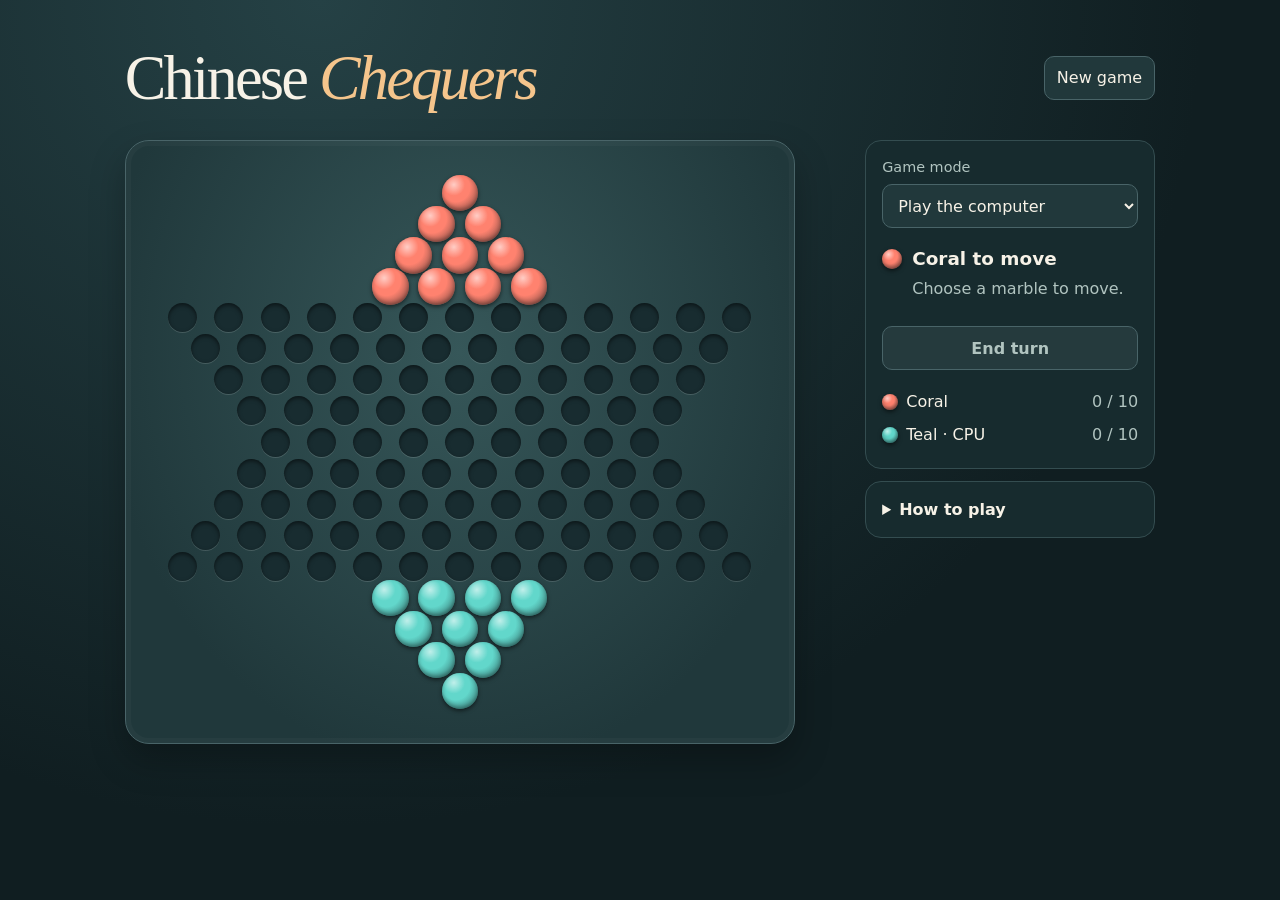
==== index.html @ aab2dca7 "initial commit" ====
<!doctype html>
<html lang="en">
<head>
  <meta charset="utf-8">
  <meta name="viewport" content="width=device-width, initial-scale=1">
  <meta name="theme-color" content="#101e21">
  <title>Chinese Chequers</title>
  <link rel="stylesheet" href="style.css">
  <script src="game.js" defer></script>
</head>
<body>
  <main>
    <header>
      <h1>Chinese <em>Chequers</em></h1>
      <button id="restart" class="secondary">New game</button>
    </header>
    <div class="layout">
      <section class="table" aria-label="Game board">
        <div id="board" role="group" aria-label="Chinese Chequers board"></div>
      </section>
      <aside>
        <section class="panel">
          <label for="mode">Game mode</label>
          <select id="mode">
            <option value="cpu">Play the computer</option>
            <option value="2">2 players · pass &amp; play</option>
            <option value="3">3 players · pass &amp; play</option>
            <option value="4">4 players · pass &amp; play</option>
            <option value="6">6 players · pass &amp; play</option>
          </select>
          <div class="turn" aria-live="polite">
            <span id="turn-marble" class="marble" aria-hidden="true"></span>
            <div><h2 id="turn"></h2><p id="hint"></p></div>
          </div>
          <button id="finish" class="primary">End turn</button>
          <ul id="players" aria-label="Marbles in each player's goal"></ul>
        </section>
        <details class="panel">
          <summary>How to play</summary>
          <p>Move all ten of your marbles into the matching triangle across the board.</p>
          <p>Tap a marble, then tap a highlighted hole. You can step into an adjacent hole or jump over any marble into an empty hole immediately beyond it.</p>
          <p>After a jump, keep jumping with the same marble or choose <strong>End turn</strong>. Pass the device after each turn in local multiplayer.</p>
        </details>
      </aside>
    </div>
  </main>
</body>
</html>
---- style.css ----
:root {
  color-scheme: dark;
  font: 100%/1.45 system-ui, sans-serif;
  color: #f7f2e7;
  background: #101e21;
  --muted: #b1c4c0;
  --line: #344d50;
}
* { box-sizing: border-box; }
body {
  margin: 0;
  min-height: 100vh;
  background: radial-gradient(ellipse at 25% 0%, #254145, transparent 65%);
}
main { width: min(1120px, 100%); margin: auto; padding: clamp(12px, 3.5vw, 48px); }
header { display: flex; align-items: center; justify-content: space-between; gap: 12px; margin-bottom: clamp(14px, 3vw, 30px); }
h1 { margin: 0; font: 500 clamp(1.35rem, 5.7vw, 3.9rem)/1.05 Georgia, serif; letter-spacing: -.045em; }
h1 em { color: #f5c58c; }
.layout { display: grid; grid-template-columns: minmax(0, 1fr) minmax(240px, 290px); gap: 18px; align-items: start; }
.table {
  border: 1px solid #496468;
  border-radius: 24px;
  padding: clamp(5px, 2vw, 24px);
  background: radial-gradient(ellipse at 50% 35%, #365759, #20383b 76%);
  box-shadow: inset 0 0 0 5px #ffffff07, 0 16px 35px #0004;
}
#board { position: relative; aspect-ratio: 1.12; }
.hole {
  position: absolute;
  left: var(--x);
  top: var(--y);
  transform: translate(-50%, -50%);
  width: 7.1%;
  aspect-ratio: 1;
  border: 0;
  padding: 0;
  background: transparent;
  border-radius: 50%;
  display: grid;
  place-items: center;
  touch-action: manipulation;
}
.hole::before {
  content: '';
  width: 66%;
  aspect-ratio: 1;
  border-radius: 50%;
  background: var(--cup, #182c30);
  box-shadow: inset 0 2px 4px #0008, 0 1px 0 #ffffff25;
}
.marble {
  display: inline-block;
  width: 1em;
  aspect-ratio: 1;
  flex: none;
  border-radius: 50%;
  background: radial-gradient(circle at 33% 27%, #fff9, transparent 31%), radial-gradient(circle at 38% 35%, var(--color), var(--color) 44%, #101e21 135%);
  box-shadow: inset 0 -2px 4px #0005, 0 2px 4px #0008;
}
.hole .marble { position: absolute; width: 83%; }
.hole.selected .marble { outline: 2px solid #fff4d7; outline-offset: 2px; }
.hole.legal::after { content: ''; position: absolute; width: 28%; aspect-ratio: 1; border-radius: 50%; background: #fff0b6; box-shadow: 0 0 10px #ffe596a0; }
.hole.playable, .hole.legal { cursor: pointer; }
.hole.playable:hover .marble { filter: brightness(1.18); }
aside { display: grid; gap: 12px; }
.panel { padding: 16px; border: 1px solid var(--line); background: #172b2e; border-radius: 16px; }
label { display: block; color: var(--muted); margin-bottom: 6px; font-size: .9rem; }
select, button { font: inherit; }
select, .secondary, .primary { border: 1px solid #496468; color: inherit; border-radius: 10px; background: #21383b; min-height: 44px; }
select { width: 100%; padding: 8px 11px; }
.secondary { padding: 7px 12px; white-space: nowrap; cursor: pointer; }
.primary { width: 100%; color: #202522; background: #f5c58c; font-weight: 700; cursor: pointer; }
.primary:disabled { background: #253a3d; color: #b1c4c0; cursor: default; }
.turn { display: flex; align-items: flex-start; gap: 10px; margin: 18px 0; min-height: 62px; }
.turn .marble { font-size: 1.25rem; margin-top: 3px; }
h2 { margin: 0; font-size: 1.15rem; }
p { margin: 4px 0 0; color: var(--muted); }
ul { list-style: none; margin: 15px 0 0; padding: 0; }
li { display: flex; align-items: center; gap: 8px; padding: 5px 0; }
li span:last-child { margin-left: auto; color: var(--muted); font-variant-numeric: tabular-nums; }
summary { cursor: pointer; font-weight: 650; }
details p { margin-top: 10px; }
:focus-visible { outline: 2px solid #ffe4a9; outline-offset: 2px; }
@media (max-width: 760px) { .layout { grid-template-columns: 1fr; } .table { border-radius: 17px; } }
@media (min-width: 761px) { .table { max-width: 670px; } }
.marble[hidden] { display: none; }
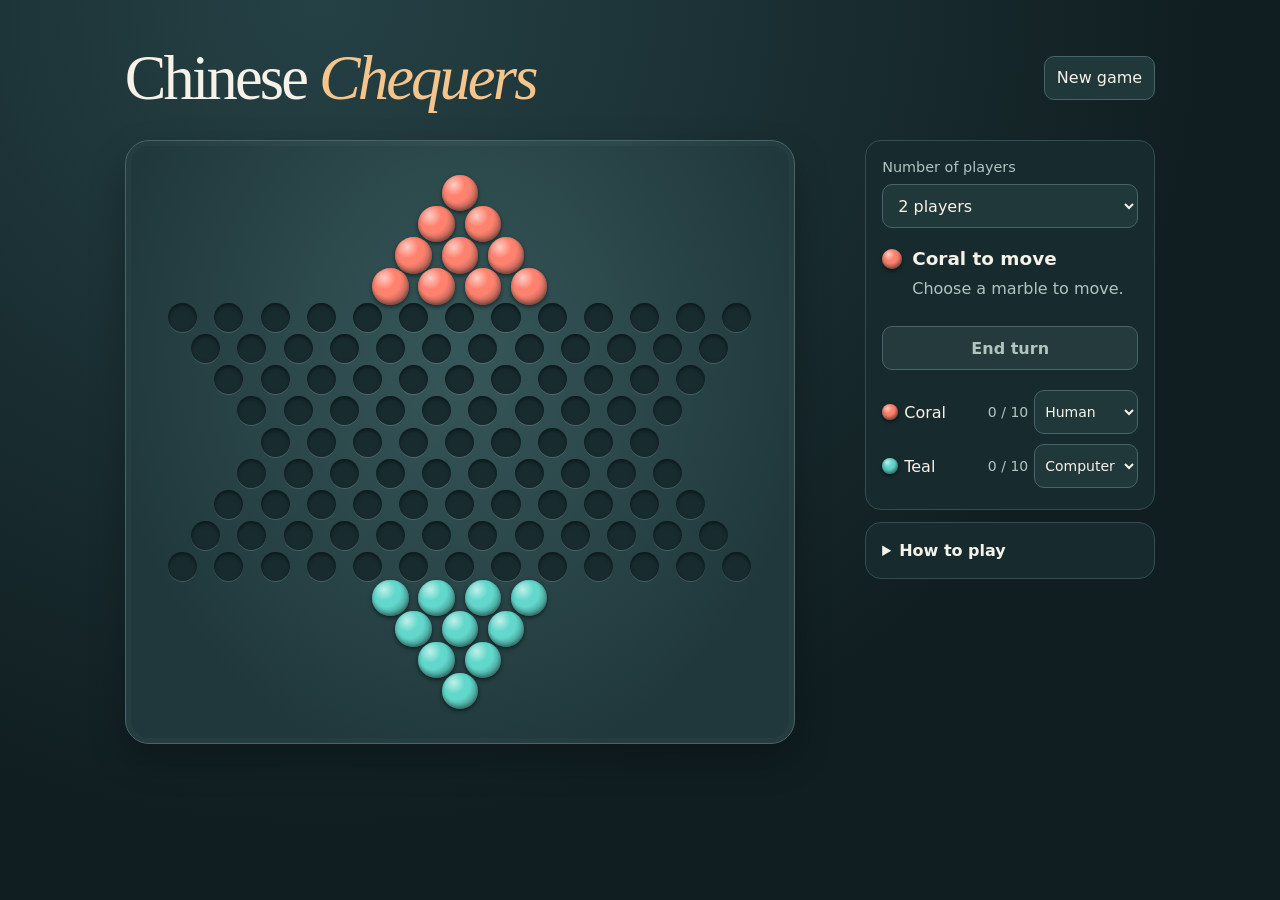
==== commit eaa5e876: "initial commit" ====
--- a/index.html
+++ b/index.html
@@ -20,26 +20,25 @@
       </section>
       <aside>
         <section class="panel">
-          <label for="mode">Game mode</label>
+          <label for="mode">Number of players</label>
           <select id="mode">
-            <option value="cpu">Play the computer</option>
-            <option value="2">2 players · pass &amp; play</option>
-            <option value="3">3 players · pass &amp; play</option>
-            <option value="4">4 players · pass &amp; play</option>
-            <option value="6">6 players · pass &amp; play</option>
+            <option value="2">2 players</option>
+            <option value="3">3 players</option>
+            <option value="4">4 players</option>
+            <option value="6">6 players</option>
           </select>
           <div class="turn" aria-live="polite">
             <span id="turn-marble" class="marble" aria-hidden="true"></span>
             <div><h2 id="turn"></h2><p id="hint"></p></div>
           </div>
           <button id="finish" class="primary">End turn</button>
-          <ul id="players" aria-label="Marbles in each player's goal"></ul>
+          <ul id="players" aria-label="Player controls and goal progress"></ul>
         </section>
         <details class="panel">
           <summary>How to play</summary>
           <p>Move all ten of your marbles into the matching triangle across the board.</p>
           <p>Tap a marble, then tap a highlighted hole. You can step into an adjacent hole or jump over any marble into an empty hole immediately beyond it.</p>
-          <p>After a jump, keep jumping with the same marble or choose <strong>End turn</strong>. Pass the device after each turn in local multiplayer.</p>
+          <p>After a jump, keep jumping with the same marble or choose <strong>End turn</strong>. Set any player to Human or Computer during the game.</p>
         </details>
       </aside>
     </div>
--- a/style.css
+++ b/style.css
@@ -25,6 +25,21 @@
   box-shadow: inset 0 0 0 5px #ffffff07, 0 16px 35px #0004;
 }
 #board { position: relative; aspect-ratio: 1.12; }
+.jump-trails { position: absolute; inset: 0; width: 100%; height: 100%; pointer-events: none; }
+.jump-trail { opacity: .55; animation: fade-jump 1.65s .45s both; }
+.jump-trail polyline {
+  fill: none;
+  stroke: currentColor;
+  stroke-width: 2.5px;
+  stroke-linecap: round;
+  stroke-linejoin: round;
+  vector-effect: non-scaling-stroke;
+}
+.jump-trail circle { fill: currentColor; }
+@keyframes fade-jump { from { opacity: .55; } to { opacity: 0; } }
+@media (prefers-reduced-motion: reduce) {
+  .jump-trail { animation-duration: 0s; animation-delay: 2.1s; }
+}
 .hole {
   position: absolute;
   left: var(--x);
@@ -76,8 +91,9 @@
 h2 { margin: 0; font-size: 1.15rem; }
 p { margin: 4px 0 0; color: var(--muted); }
 ul { list-style: none; margin: 15px 0 0; padding: 0; }
-li { display: flex; align-items: center; gap: 8px; padding: 5px 0; }
-li span:last-child { margin-left: auto; color: var(--muted); font-variant-numeric: tabular-nums; }
+li { display: flex; align-items: center; gap: 6px; padding: 5px 0; }
+.goal-progress { margin-left: auto; color: var(--muted); font-size: .875rem; font-variant-numeric: tabular-nums; white-space: nowrap; }
+li select { width: auto; padding: 6px; font-size: .875rem; }
 summary { cursor: pointer; font-weight: 650; }
 details p { margin-top: 10px; }
 :focus-visible { outline: 2px solid #ffe4a9; outline-offset: 2px; }
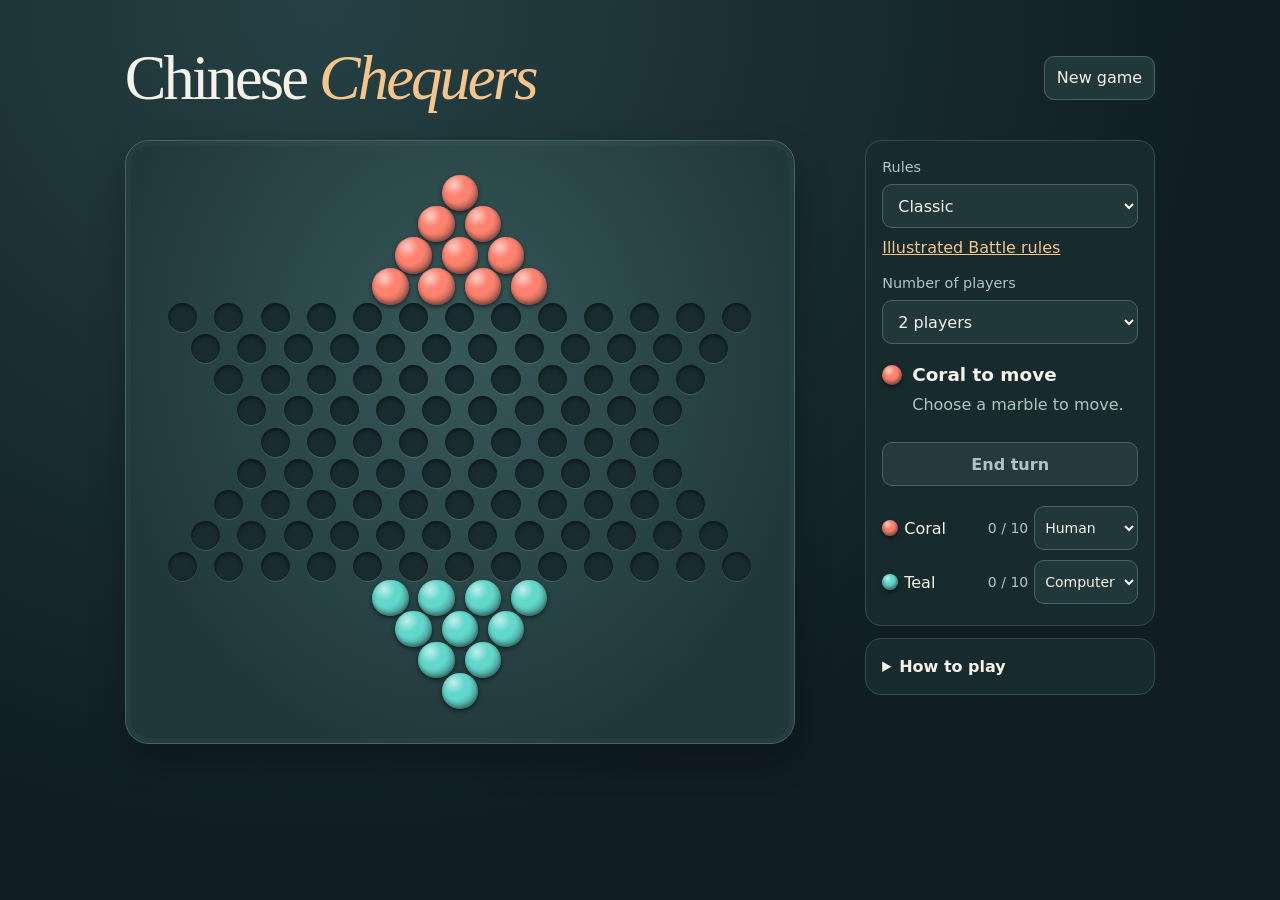
==== commit 6e1d3ebb: "added battle mode with heavy marbles with knockback effects" ====
--- a/index.html
+++ b/index.html
@@ -20,6 +20,12 @@
       </section>
       <aside>
         <section class="panel">
+          <label for="rules">Rules</label>
+          <select id="rules">
+            <option value="classic">Classic</option>
+            <option value="battle">Battle</option>
+          </select>
+          <a class="rules-link" href="battle.html">Illustrated Battle rules</a>
           <label for="mode">Number of players</label>
           <select id="mode">
             <option value="2">2 players</option>
--- a/style.css
+++ b/style.css
@@ -100,3 +100,51 @@
 @media (max-width: 760px) { .layout { grid-template-columns: 1fr; } .table { border-radius: 17px; } }
 @media (min-width: 761px) { .table { max-width: 670px; } }
 .marble[hidden] { display: none; }
+.rules-link { display: inline-block; margin: 8px 0 14px; color: #f5c58c; }
+.marble.heavy::after {
+  content: '✦';
+  display: grid;
+  place-items: center;
+  height: 100%;
+  color: #18272a;
+  font-size: clamp(.55rem, 2vw, 1.25rem);
+  line-height: 1;
+  text-shadow: 0 1px #ffffff85;
+}
+.impact-burst { animation: impact-fade .9s ease-out both; }
+.impact-burst line, .impact-ring { fill: none; stroke: currentColor; vector-effect: non-scaling-stroke; }
+.impact-burst line { stroke-width: 4px; stroke-linecap: round; filter: drop-shadow(0 0 3px currentColor); }
+.impact-ring {
+  stroke-width: 2px;
+  transform-box: fill-box;
+  transform-origin: center;
+  animation: impact-expand .85s ease-out both;
+}
+@keyframes impact-fade { from { opacity: 1; } to { opacity: 0; } }
+@keyframes impact-expand { from { transform: scale(1); } to { transform: scale(16); } }
+@media (prefers-reduced-motion: reduce) {
+  .impact-burst { animation-duration: 0s; animation-delay: .85s; opacity: .8; }
+  .impact-ring { animation: none; transform: scale(5); }
+}
+.rules-intro { max-width: 62ch; margin-bottom: 20px; }
+.rules-grid { display: grid; grid-template-columns: repeat(auto-fit, minmax(min(100%, 250px), 1fr)); gap: 14px; }
+.rules-grid p { margin-top: 10px; }
+.diagram {
+  position: relative;
+  aspect-ratio: 2.4;
+  margin-top: 12px;
+  border-radius: 12px;
+  background: #213b3d;
+}
+.diagram span {
+  position: absolute;
+  left: var(--x);
+  top: var(--y);
+  transform: translate(-50%, -50%);
+  font-size: 1.6rem;
+}
+.diagram .coral { --color: #ff826f; }
+.diagram .teal { --color: #62d7cb; }
+.diagram .hole-mark { width: 1rem; aspect-ratio: 1; border-radius: 50%; background: #13292a; }
+.diagram .push-arrow { font-size: 1.25rem; color: #fff0b6; }
+.diagram .edge-mark { top: 9%; left: 50%; width: 28%; border-top: 1px dashed #b1c4c0; }
